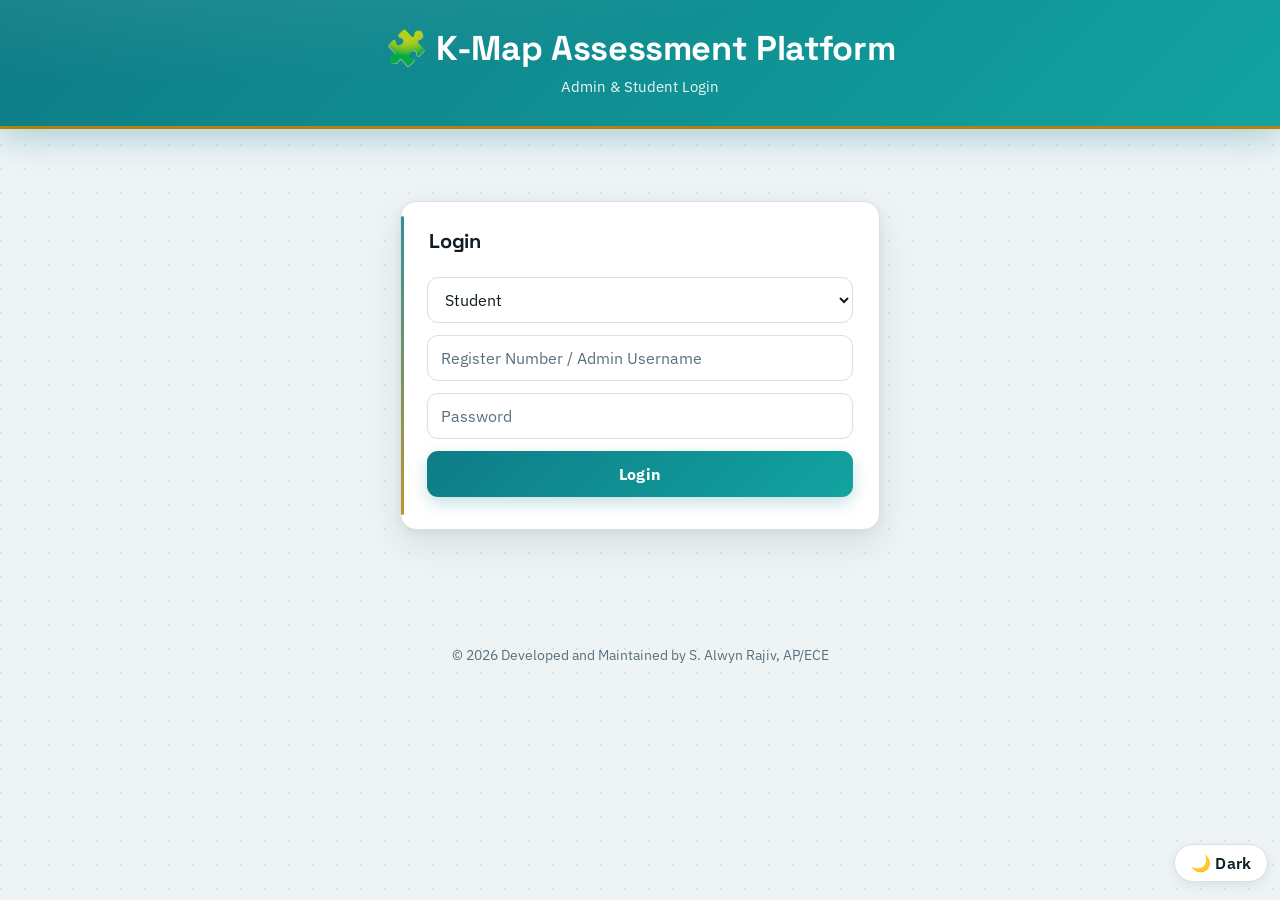
==== K-Map Assessment/index.html @ 7bdeeecf "Add files via upload" ====
<!doctype html><html lang="en" data-theme="light"><head><meta charset="utf-8"><meta name="viewport" content="width=device-width,initial-scale=1"><meta name="theme-color" content="#3e7c7c"><link rel="stylesheet" href="style.css"><title>K-Map Assessment</title></head><body><button class="themeToggle" onclick="toggleTheme()" style="position:fixed;right:12px;bottom:12px;z-index:99">🌙 Dark</button><header><h1>🧩 K-Map Assessment Platform</h1><p>Admin & Student Login</p></header><div class="wrap"><div class="card" style="max-width:480px;margin:50px auto"><h2>Login</h2><select id="role"><option value="student">Student</option><option value="admin">Admin</option></select><input id="user" placeholder="Register Number / Admin Username"><input id="pass" type="password" placeholder="Password"><button id="login">Login</button><div id="msg"></div></div></div><script src="api.js"></script><script>
if(typeof window.toggleTheme!=="function"){(function(){const saved=localStorage.getItem("kmapTheme");if(saved)document.documentElement.setAttribute("data-theme",saved);function paint(){const t=(document.documentElement.getAttribute("data-theme")||"light")==="dark";document.querySelectorAll(".themeToggle").forEach(b=>b.textContent=t?"☀️ Light":"🌙 Dark")}window.toggleTheme=function(){const cur=document.documentElement.getAttribute("data-theme")==="dark"?"light":"dark";document.documentElement.setAttribute("data-theme",cur);localStorage.setItem("kmapTheme",cur);paint()};paint()})()}
login.onclick=async()=>{try{msg.className="msg";msg.textContent="Checking...";let j=await api("login",{role:role.value,username:user.value.trim(),password:pass.value});localStorage.setItem("kmapSession",JSON.stringify(j.user));location.href=j.user.role==="admin"?"admin.html":"student.html"}catch(e){msg.className="msg bad";msg.textContent=e.message}}</script><footer class="site-footer">© 2026 Developed and Maintained by S. Alwyn Rajiv, AP/ECE</footer></body></html>
---- K-Map Assessment/style.css ----
/* ============================================================
   K-MAP ASSESSMENT — "BOARD" THEME
   A visual identity borrowed from the subject itself: printed
   circuit boards. Silkscreen ink on fibreglass in light mode,
   a live board under UV light in dark mode. Copper-teal traces,
   gold "signal" accents for active/1 states, monospace data type
   for anything that reads like a register value.
   ============================================================ */

@import url('https://fonts.googleapis.com/css2?family=Space+Grotesk:wght@500;600;700&family=IBM+Plex+Sans:wght@400;500;600;700&family=IBM+Plex+Mono:wght@500;600;700&display=swap');

:root{
  --bg:#eef3f6;
  --dot:#d7e3e8;
  --surface:#ffffff;
  --surface2:#e7f4f3;
  --text:#0f1c24;
  --muted:#5a707c;
  --line:#d4e1e6;
  --primary:#0e7c86;
  --primary2:#12a3a0;
  --gold:#b4820a;
  --gold-soft:#fbf0d3;
  --ok:#157a3d;
  --ok-soft:#e8f7ee;
  --bad:#c73535;
  --bad-soft:#fdecec;
  --shadow:0 14px 34px rgba(15,44,48,.10), 0 2px 8px rgba(15,44,48,.06);
  --shadow-sm:0 4px 12px rgba(15,44,48,.08);
  --radius:16px;
  --font-display:'Space Grotesk',system-ui,sans-serif;
  --font-body:'IBM Plex Sans',system-ui,-apple-system,Segoe UI,Arial,sans-serif;
  --font-mono:'IBM Plex Mono',ui-monospace,SFMono-Regular,Menlo,monospace;
}

html[data-theme="dark"]{
  --bg:#070c11;
  --dot:#132029;
  --surface:#0e161d;
  --surface2:#112229;
  --text:#e9f3f2;
  --muted:#8aa0a8;
  --line:#1f333c;
  --primary:#33e0c8;
  --primary2:#38b9d6;
  --gold:#f3c34d;
  --gold-soft:#2a2210;
  --ok:#52e096;
  --ok-soft:#0f2419;
  --bad:#ff7a7a;
  --bad-soft:#2a1414;
  --shadow:0 18px 40px rgba(0,0,0,.45), 0 2px 10px rgba(0,0,0,.35);
  --shadow-sm:0 6px 16px rgba(0,0,0,.35);
}

*{box-sizing:border-box}
html{scroll-behavior:smooth}

body{
  margin:0;
  font-family:var(--font-body);
  color:var(--text);
  background-color:var(--bg);
  background-image:radial-gradient(circle at 1px 1px, var(--dot) 1.4px, transparent 0);
  background-size:24px 24px;
  min-height:100vh;
  transition:background-color .25s,color .25s;
}

::selection{background:var(--gold-soft);color:var(--text)}

/* ---------- header ---------- */
header{
  position:relative;
  background:
    radial-gradient(1100px 220px at 12% -40%, rgba(255,255,255,.10), transparent 60%),
    linear-gradient(135deg,var(--primary),var(--primary2));
  color:#fff;
  padding:26px clamp(14px,4vw,38px) 30px;
  text-align:center;
  box-shadow:0 10px 30px rgba(14,124,134,.28);
  border-bottom:3px solid var(--gold);
}
header h1{
  margin:0 0 6px;
  font-family:var(--font-display);
  font-weight:700;
  letter-spacing:-.01em;
  font-size:clamp(1.4rem,4vw,2.15rem);
}
header p{margin:0;opacity:.92;font-size:.95rem}
header>button{position:absolute;right:18px;top:18px;width:auto}

/* ---------- layout ---------- */
.wrap{width:min(1180px,calc(100% - 24px));margin:auto;padding:22px 0 44px}

.card{
  position:relative;
  background:var(--surface);
  border:1px solid var(--line);
  border-radius:var(--radius);
  padding:clamp(16px,3vw,26px);
  margin:16px 0;
  box-shadow:var(--shadow);
}
.card::before{
  content:"";
  position:absolute;
  left:0;top:14px;bottom:14px;
  width:3px;
  border-radius:3px;
  background:linear-gradient(180deg,var(--primary),var(--gold));
  opacity:.85;
}
.card > h2:first-of-type,.card > h3:first-of-type{padding-left:2px}

h2,h3{
  margin-top:0;
  font-family:var(--font-display);
  font-weight:700;
  letter-spacing:-.01em;
  color:var(--text);
}
h2{font-size:1.25rem}
h3{font-size:1.05rem}

/* ---------- inputs & buttons ---------- */
input,select,textarea,button{
  width:100%;
  min-height:46px;
  padding:11px 13px;
  border:1.5px solid var(--line);
  border-radius:11px;
  margin:6px 0;
  font:inherit;
  font-family:var(--font-body);
  background:var(--surface);
  color:var(--text);
  transition:.18s border-color,.18s box-shadow,.18s transform,.18s filter;
}
input::placeholder,textarea::placeholder{color:var(--muted)}
input:focus-visible,select:focus-visible,textarea:focus-visible,button:focus-visible{
  outline:3px solid color-mix(in srgb, var(--primary) 35%, transparent);
  outline-offset:1px;
  border-color:var(--primary);
}
textarea{min-height:92px;resize:vertical}

button{
  border:0;
  background:linear-gradient(135deg,var(--primary),var(--primary2));
  color:#fff;
  font-weight:700;
  font-family:var(--font-body);
  letter-spacing:.01em;
  cursor:pointer;
  box-shadow:0 6px 16px rgba(14,124,134,.24);
}
button:hover{transform:translateY(-1px);filter:brightness(1.05)}
button:active{transform:translateY(0)}
button:disabled{opacity:.5;cursor:not-allowed;transform:none;filter:none}

.themeToggle{
  width:auto!important;
  min-height:38px;
  padding:8px 16px;
  border-radius:999px;
  background:var(--surface);
  color:var(--text);
  border:1.5px solid var(--line);
  box-shadow:var(--shadow-sm);
  font-weight:600;
}
.themeToggle:hover{border-color:var(--gold)}

/* ---------- utility rows / states ---------- */
.row{display:grid;grid-template-columns:repeat(2,minmax(0,1fr));gap:12px}
.hidden{display:none!important}

.msg{
  padding:12px 14px;
  background:var(--surface2);
  border:1px solid var(--line);
  border-radius:12px;
  margin:10px 0;
  line-height:1.55;
}
.ok{border:1.5px solid var(--ok);background:var(--ok-soft);color:var(--text)}
.bad{border:1.5px solid var(--bad);background:var(--bad-soft);color:var(--text)}

/* ---------- tables ---------- */
table{
  width:100%;
  border-collapse:separate;
  border-spacing:0;
  min-width:620px;
  background:var(--surface);
  border-radius:12px;
  overflow:hidden;
  font-family:var(--font-body);
}
th,td{
  padding:11px 12px;
  border-bottom:1px solid var(--line);
  text-align:left;
  font-size:13.5px;
}
td{font-family:var(--font-mono);font-size:13px}
th{
  background:var(--surface2);
  color:var(--primary);
  font-family:var(--font-display);
  font-weight:600;
  text-transform:uppercase;
  letter-spacing:.04em;
  font-size:11.5px;
  position:sticky;top:0;
}
tr:hover td{background:color-mix(in srgb, var(--surface2) 55%, transparent)}

#plist,#rlist,#analysis{overflow:auto;border-radius:12px}

/* ---------- K-map ---------- */
.kmap{
  display:grid;
  gap:6px;
  margin:18px auto;
  max-width:760px;
  overflow:auto;
  padding:10px;
}
.cell{
  min-width:58px;
  min-height:68px;
  background:var(--surface);
  color:var(--text);
  border:1.5px solid var(--line);
  position:relative;
  font-size:22px;
  font-family:var(--font-mono);
  font-weight:600;
  border-radius:9px;
  box-shadow:inset 0 0 0 1px transparent;
}
.cell:hover{border-color:var(--primary);background:var(--surface2)}
.cell.sel{outline:4px solid var(--primary);outline-offset:-5px;background:color-mix(in srgb, var(--primary) 14%, var(--surface))}
.m{position:absolute;top:5px;left:6px;font-size:10px;font-family:var(--font-mono);color:var(--muted);letter-spacing:.02em}

.tag{
  display:inline-block;
  background:var(--surface2);
  color:var(--primary);
  padding:7px 10px;
  margin:4px;
  border-radius:9px;
  font-size:12.5px;
  font-family:var(--font-mono);
  font-weight:700;
  border:1px solid var(--line);
}

/* ---------- admin stats ---------- */
#stats{grid-template-columns:repeat(4,1fr)}
#stats .msg{text-align:center;font-size:13.5px}
#stats .msg b{font-family:var(--font-display);font-size:1.7rem;color:var(--primary);display:block}

#timer{
  font-family:var(--font-mono);
  font-size:1.05rem;
  font-weight:700;
  text-align:center;
  color:var(--primary);
  background:var(--surface2);
  border:1px dashed var(--line);
}

.site-footer{text-align:center;padding:22px;color:var(--muted);font-size:.85rem}

@media(max-width:800px){
  #stats{grid-template-columns:repeat(2,1fr)}
  header>button{position:static;margin-top:12px}
  .kmap{justify-content:start}
}
@media(max-width:600px){
  .wrap{width:min(100% - 14px,1180px);padding-top:8px}
  .card{border-radius:14px;padding:13px}
  .row,#stats{grid-template-columns:1fr}
  header{padding:18px 10px}
  .cell{min-width:52px;min-height:60px;font-size:19px}
  input,select,textarea,button{font-size:16px}
  table{min-width:560px}
  th,td{font-size:12px;padding:8px}
}

/* ---------- assessment hero / question ---------- */
.questionHero{
  background:
    radial-gradient(600px 140px at 100% 0%, color-mix(in srgb, var(--gold) 12%, transparent), transparent 60%),
    var(--surface2);
  border:1px solid var(--line);
  border-radius:18px;
  padding:18px;
  margin-bottom:14px;
}
.chips{display:flex;flex-wrap:wrap;gap:7px}
.chip{
  padding:6px 11px;
  border-radius:999px;
  background:var(--surface);
  border:1px solid var(--line);
  font-size:11.5px;
  font-family:var(--font-mono);
  font-weight:700;
  color:var(--primary);
  letter-spacing:.02em;
}

.stepbar{display:grid;grid-template-columns:repeat(3,1fr);gap:8px;margin:14px 0}
.step{
  padding:10px;
  text-align:center;
  border-radius:12px;
  background:var(--surface2);
  color:var(--muted);
  font-weight:700;
  font-family:var(--font-display);
  font-size:.85rem;
  border:1px solid var(--line);
}
.step.active{
  background:linear-gradient(135deg,var(--primary),var(--primary2));
  color:#fff;
  border-color:transparent;
  box-shadow:0 6px 16px rgba(14,124,134,.28);
}

.kmapWrap{overflow:auto}
.cell.v1{
  background:var(--gold-soft);
  border-color:var(--gold);
  color:color-mix(in srgb, var(--text) 88%, var(--gold));
  box-shadow:0 0 0 1px color-mix(in srgb, var(--gold) 35%, transparent);
}
.cell.vX{
  background:var(--surface2);
  border-color:var(--primary2);
  border-style:dashed;
}

.placementHelp{display:flex;gap:8px;flex-wrap:wrap;justify-content:center}
.placementHelp span{
  padding:6px 10px;
  border-radius:8px;
  background:var(--surface2);
  border:1px solid var(--line);
  font-size:11.5px;
  font-family:var(--font-mono);
  font-weight:600;
  color:var(--muted);
}

@media(max-width:600px){
  .stepbar{grid-template-columns:1fr}
  .questionHero{padding:13px}
  .kmap{justify-content:start}
  .cell{min-width:54px}
  .chips{gap:4px}
}

/* prominent assessment question */
.questionLabel{
  display:inline-block;
  margin-top:10px;
  padding:5px 11px;
  border-radius:999px;
  background:linear-gradient(135deg,var(--primary),var(--primary2));
  color:#fff;
  font-size:10.5px;
  font-family:var(--font-mono);
  font-weight:700;
  letter-spacing:.1em;
}
.questionText{
  margin-top:12px;
  font-size:clamp(15px,2.5vw,18px);
  line-height:1.65;
  font-weight:500;
}
.booleanFunction{
  margin-top:14px;
  padding:clamp(14px,3vw,20px);
  text-align:center;
  font-family:var(--font-mono);
  font-size:clamp(17px,4.2vw,26px);
  font-weight:700;
  color:var(--primary);
  background:var(--surface);
  border:1.5px solid var(--primary);
  border-radius:14px;
  overflow-wrap:anywhere;
  box-shadow:inset 0 0 0 1px color-mix(in srgb,var(--primary) 12%,transparent);
}
.questionHint{margin-top:10px;color:var(--muted);font-size:13px;line-height:1.5;text-align:center}

@media(max-width:600px){
  .booleanFunction{padding:12px 8px;font-size:18px}
  .questionText{font-size:15px}
  .questionHint{font-size:12px}
}

/* ---------- student marks dashboard ---------- */
#studentSummary{grid-template-columns:repeat(2,minmax(0,1fr))}
#studentSummary .msg{text-align:center}
#studentSummary .msg b{font-family:var(--font-display);font-size:1.55rem;color:var(--primary);display:block}
#selectedProblemInfo{line-height:1.7}

@media(max-width:600px){#studentSummary{grid-template-columns:1fr}}

/* ---------- accessibility ---------- */
@media (prefers-reduced-motion: reduce){
  *{transition:none!important;scroll-behavior:auto!important}
}
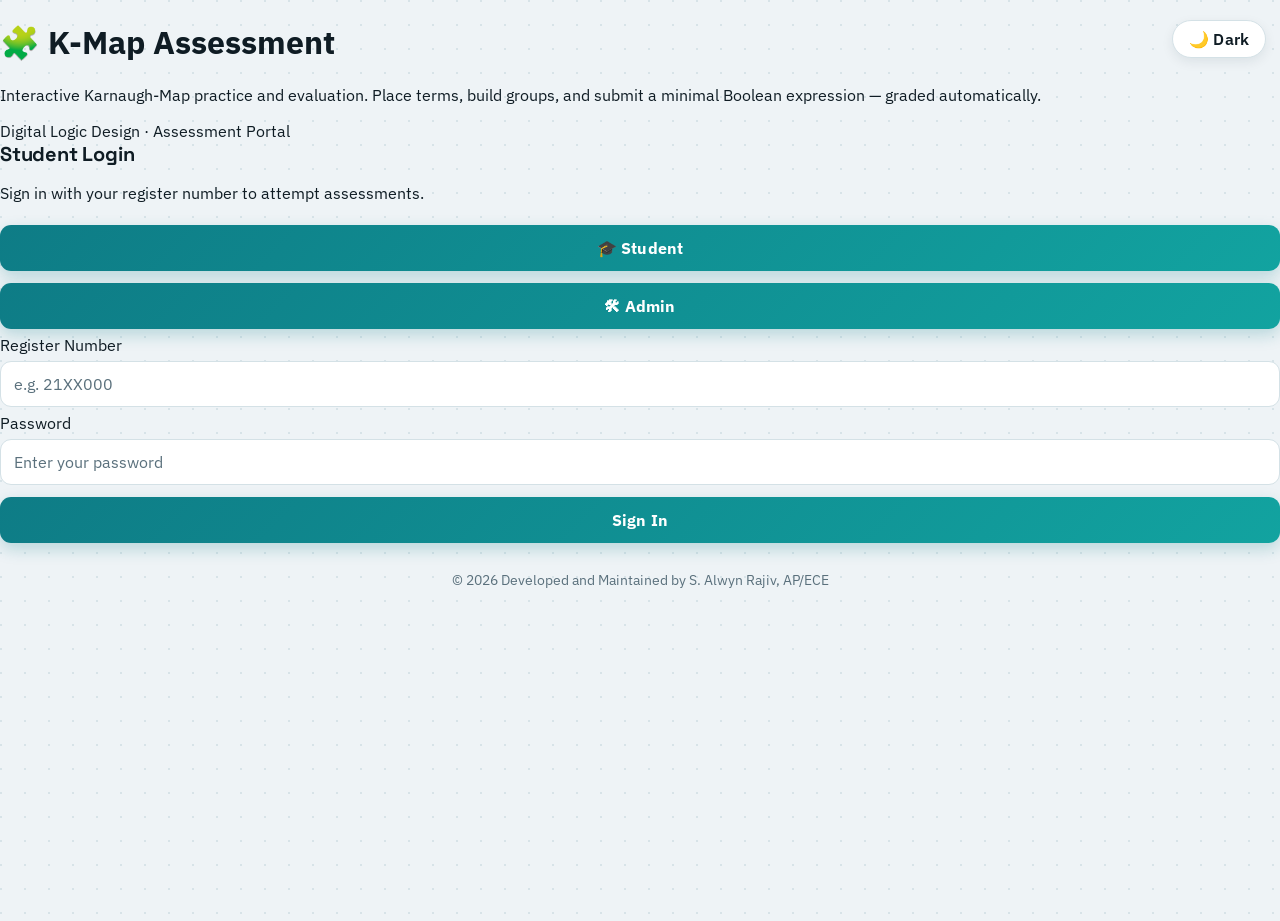
==== commit d3fa810a: "Update index.html" ====
--- a/K-Map Assessment/index.html
+++ b/K-Map Assessment/index.html
@@ -1,3 +1,113 @@
-<!doctype html><html lang="en" data-theme="light"><head><meta charset="utf-8"><meta name="viewport" content="width=device-width,initial-scale=1"><meta name="theme-color" content="#3e7c7c"><link rel="stylesheet" href="style.css"><title>K-Map Assessment</title></head><body><button class="themeToggle" onclick="toggleTheme()" style="position:fixed;right:12px;bottom:12px;z-index:99">🌙 Dark</button><header><h1>🧩 K-Map Assessment Platform</h1><p>Admin & Student Login</p></header><div class="wrap"><div class="card" style="max-width:480px;margin:50px auto"><h2>Login</h2><select id="role"><option value="student">Student</option><option value="admin">Admin</option></select><input id="user" placeholder="Register Number / Admin Username"><input id="pass" type="password" placeholder="Password"><button id="login">Login</button><div id="msg"></div></div></div><script src="api.js"></script><script>
-if(typeof window.toggleTheme!=="function"){(function(){const saved=localStorage.getItem("kmapTheme");if(saved)document.documentElement.setAttribute("data-theme",saved);function paint(){const t=(document.documentElement.getAttribute("data-theme")||"light")==="dark";document.querySelectorAll(".themeToggle").forEach(b=>b.textContent=t?"☀️ Light":"🌙 Dark")}window.toggleTheme=function(){const cur=document.documentElement.getAttribute("data-theme")==="dark"?"light":"dark";document.documentElement.setAttribute("data-theme",cur);localStorage.setItem("kmapTheme",cur);paint()};paint()})()}
-login.onclick=async()=>{try{msg.className="msg";msg.textContent="Checking...";let j=await api("login",{role:role.value,username:user.value.trim(),password:pass.value});localStorage.setItem("kmapSession",JSON.stringify(j.user));location.href=j.user.role==="admin"?"admin.html":"student.html"}catch(e){msg.className="msg bad";msg.textContent=e.message}}</script><footer class="site-footer">© 2026 Developed and Maintained by S. Alwyn Rajiv, AP/ECE</footer></body></html>+<!doctype html>
+<html lang="en" data-theme="light">
+<head>
+<meta charset="utf-8">
+<meta name="viewport" content="width=device-width,initial-scale=1">
+<meta name="theme-color" content="#3e7c7c">
+<title>K-Map Assessment — Login</title>
+<link rel="stylesheet" href="style.css">
+</head>
+<body>
+<button class="themeToggle" onclick="toggleTheme()" style="position:fixed;right:14px;top:14px;z-index:99">🌙 Dark</button>
+
+<div class="authShell">
+  <div class="authGrid">
+    <div class="authBrand">
+      <div>
+        <h1>🧩 K-Map Assessment</h1>
+        <p>Interactive Karnaugh-Map practice and evaluation. Place terms, build groups, and submit a minimal Boolean expression — graded automatically.</p>
+        <div class="authDiagram" id="brandDiagram"></div>
+      </div>
+      <div class="authFoot">Digital Logic Design · Assessment Portal</div>
+    </div>
+
+    <div class="authForm">
+      <h2 id="formTitle">Student Login</h2>
+      <p class="sub" id="formSub">Sign in with your register number to attempt assessments.</p>
+
+      <div class="tabs">
+        <button type="button" id="tabStudent" class="active" onclick="setRole('student')">🎓 Student</button>
+        <button type="button" id="tabAdmin" onclick="setRole('admin')">🛠 Admin</button>
+      </div>
+
+      <form id="loginForm" novalidate>
+        <label id="userLabel" for="username">Register Number</label>
+        <input id="username" autocomplete="username" placeholder="e.g. 21XX000" required>
+        <div class="field-error" id="userErr"></div>
+
+        <label for="password">Password</label>
+        <input id="password" type="password" autocomplete="current-password" placeholder="Enter your password" required>
+        <div class="field-error" id="passErr"></div>
+
+        <button id="submitBtn" type="submit">Sign In</button>
+      </form>
+      <div id="loginMsg"></div>
+    </div>
+  </div>
+</div>
+
+<script src="api.js"></script>
+<script>
+// paint a little animated "signal" strip in the brand panel — purely decorative
+(function(){
+  const d=document.getElementById('brandDiagram');
+  for(let i=0;i<8;i++){const s=document.createElement('span');d.appendChild(s)}
+  function pulse(){
+    const spans=[...d.children];
+    spans.forEach(s=>s.classList.remove('on'));
+    const n=1+Math.floor(Math.random()*3);
+    for(let i=0;i<n;i++) spans[Math.floor(Math.random()*spans.length)].classList.add('on');
+  }
+  pulse(); setInterval(pulse,1400);
+})();
+
+// If already logged in, skip straight to the right dashboard.
+(function(){
+  const s=session();
+  if(s&&s.role==='admin') location.href='admin.html';
+  else if(s&&s.role==='student') location.href='student.html';
+})();
+
+let role='student';
+function setRole(r){
+  role=r;
+  tabStudent.classList.toggle('active',r==='student');
+  tabAdmin.classList.toggle('active',r==='admin');
+  formTitle.textContent = r==='student' ? 'Student Login' : 'Admin Login';
+  formSub.textContent = r==='student' ? 'Sign in with your register number to attempt assessments.' : 'Sign in with your administrator credentials.';
+  userLabel.textContent = r==='student' ? 'Register Number' : 'Admin Username';
+  username.placeholder = r==='student' ? 'e.g. 21XX000' : 'Admin username';
+  loginMsg.innerHTML='';
+  userErr.textContent='';passErr.textContent='';
+}
+
+loginForm.addEventListener('submit', async (e)=>{
+  e.preventDefault();
+  userErr.textContent='';passErr.textContent='';loginMsg.innerHTML='';
+
+  const u=username.value.trim(), p=password.value;
+  let hasErr=false;
+  if(!u){ userErr.textContent = role==='student' ? 'Enter your register number.' : 'Enter your admin username.'; hasErr=true; }
+  if(!p){ passErr.textContent = 'Enter your password.'; hasErr=true; }
+  if(hasErr) return;
+
+  submitBtn.classList.add('loading');
+  submitBtn.disabled=true;
+  try{
+    const j = await api('login',{role, username:u, password:p});
+    saveSession(j.user);
+    loginMsg.className='msg ok';
+    loginMsg.textContent='Signed in. Redirecting…';
+    location.href = j.user.role==='admin' ? 'admin.html' : 'student.html';
+  }catch(err){
+    loginMsg.className='msg bad';
+    loginMsg.textContent = err.message || 'Login failed. Please try again.';
+  }finally{
+    submitBtn.classList.remove('loading');
+    submitBtn.disabled=false;
+  }
+});
+</script>
+<footer class="site-footer">© 2026 Developed and Maintained by S. Alwyn Rajiv, AP/ECE</footer>
+</body>
+</html>
